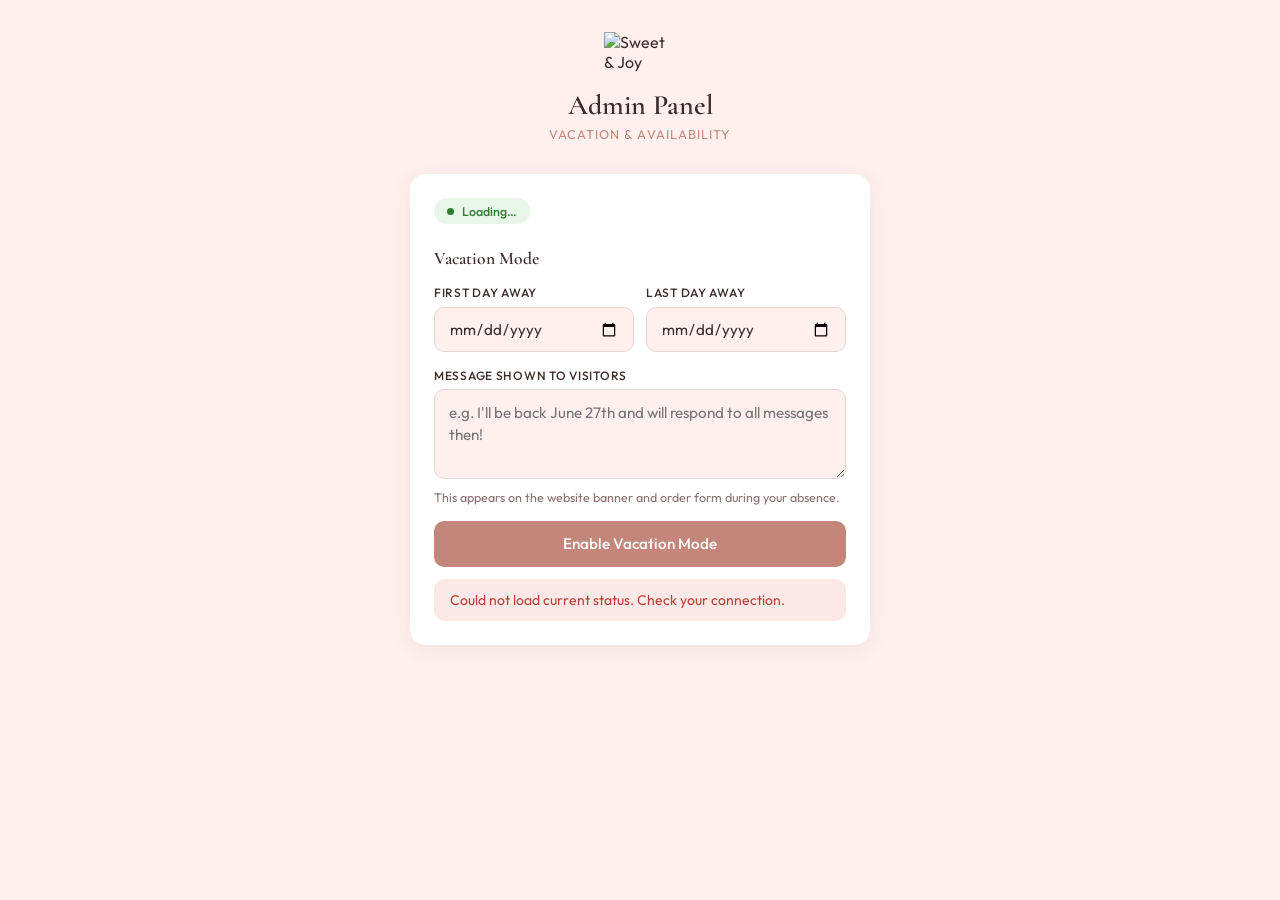
==== admin.html @ 5626e702 "Add vacation mode admin portal with Cloudflare Access auth - /admin page for Vanessa to set vacation" ====
<!DOCTYPE html>
<html lang="en">
<head>
  <meta charset="UTF-8" />
  <meta name="viewport" content="width=device-width, initial-scale=1.0" />
  <title>Admin — Sweet &amp; Joy</title>
  <meta name="robots" content="noindex, nofollow" />
  <link rel="preconnect" href="https://fonts.googleapis.com" />
  <link href="https://fonts.googleapis.com/css2?family=Cormorant+Garamond:wght@400;600&family=Outfit:wght@300;400;500;600&display=swap" rel="stylesheet" />
  <style>
    :root {
      --bg:      #FFF0EE;
      --primary: #C4867A;
      --accent:  #3D2B2B;
      --white:   #FFFFFF;
      --border:  #e8d5d2;
    }
    *, *::before, *::after { box-sizing: border-box; margin: 0; padding: 0; }
    body {
      background: var(--bg);
      font-family: 'Outfit', sans-serif;
      color: var(--accent);
      min-height: 100vh;
      display: flex;
      flex-direction: column;
      align-items: center;
      padding: 2rem 1rem 4rem;
    }
    .logo { width: 72px; margin-bottom: 1rem; }
    h1 { font-family: 'Cormorant Garamond', serif; font-size: 1.75rem; font-weight: 600; }
    .subtitle { font-size: 0.8rem; color: var(--primary); letter-spacing: 0.08em; text-transform: uppercase; margin-top: 0.25rem; margin-bottom: 2rem; }

    .card {
      background: var(--white);
      border-radius: 16px;
      padding: 1.5rem;
      width: 100%;
      max-width: 460px;
      box-shadow: 0 4px 24px rgba(61,43,43,0.07);
    }

    .status-badge {
      display: inline-flex;
      align-items: center;
      gap: 0.5rem;
      padding: 0.35rem 0.8rem;
      border-radius: 999px;
      font-size: 0.78rem;
      font-weight: 500;
      margin-bottom: 1.5rem;
    }
    .status-badge.available { background: #e8f5e9; color: #2e7d32; }
    .status-badge.away      { background: #fce8e6; color: #b94037; }
    .status-dot { width: 7px; height: 7px; border-radius: 50%; flex-shrink: 0; }
    .status-badge.available .status-dot { background: #2e7d32; }
    .status-badge.away      .status-dot { background: #b94037; }

    .section-title {
      font-family: 'Cormorant Garamond', serif;
      font-size: 1.1rem;
      font-weight: 600;
      margin-bottom: 1rem;
    }

    label {
      display: block;
      font-size: 0.75rem;
      font-weight: 500;
      text-transform: uppercase;
      letter-spacing: 0.06em;
      margin-bottom: 0.4rem;
      color: var(--accent);
    }
    input[type="date"], textarea {
      width: 100%;
      padding: 0.7rem 0.9rem;
      border: 1.5px solid var(--border);
      border-radius: 10px;
      font-family: 'Outfit', sans-serif;
      font-size: 0.95rem;
      color: var(--accent);
      background: var(--bg);
      margin-bottom: 1rem;
      outline: none;
      transition: border-color 0.2s;
      -webkit-appearance: none;
    }
    input[type="date"]:focus, textarea:focus { border-color: var(--primary); }
    textarea { min-height: 90px; resize: vertical; line-height: 1.5; }

    .date-row { display: grid; grid-template-columns: 1fr 1fr; gap: 0.75rem; margin-bottom: 0; }
    .date-row input[type="date"] { margin-bottom: 0; }
    .date-row > div { display: flex; flex-direction: column; }
    .date-row > div label { margin-bottom: 0.4rem; }
    .date-row-wrap { margin-bottom: 1rem; }

    .divider { border: none; border-top: 1px solid var(--border); margin: 1.25rem 0; }

    .btn {
      display: block;
      width: 100%;
      padding: 0.85rem 1rem;
      border: none;
      border-radius: 10px;
      font-family: 'Outfit', sans-serif;
      font-size: 0.95rem;
      font-weight: 500;
      cursor: pointer;
      transition: background 0.2s, opacity 0.2s;
      text-align: center;
    }
    .btn:disabled { opacity: 0.55; cursor: not-allowed; }
    .btn-primary { background: var(--primary); color: var(--white); }
    .btn-primary:not(:disabled):hover { background: #b37568; }
    .btn-outline {
      background: transparent;
      color: var(--primary);
      border: 1.5px solid var(--primary);
      margin-top: 0.6rem;
    }
    .btn-outline:not(:disabled):hover { background: #fce8e6; }

    .toast {
      display: none;
      padding: 0.75rem 1rem;
      border-radius: 10px;
      font-size: 0.875rem;
      margin-top: 0.75rem;
    }
    .toast.success { background: #e8f5e9; color: #2e7d32; display: block; }
    .toast.error   { background: #fce8e6; color: #b94037; display: block; }

    .helper { font-size: 0.78rem; color: #8a7070; margin-top: -0.6rem; margin-bottom: 1rem; }
  </style>
</head>
<body>

<img src="/assets/images/logo.png" alt="Sweet &amp; Joy" class="logo" />
<h1>Admin Panel</h1>
<p class="subtitle">Vacation &amp; Availability</p>

<div class="card">
  <div id="statusBadge" class="status-badge available">
    <span class="status-dot"></span>
    <span id="statusText">Loading…</span>
  </div>

  <p class="section-title">Vacation Mode</p>

  <div class="date-row-wrap">
    <div class="date-row">
      <div>
        <label for="startDate">First day away</label>
        <input type="date" id="startDate" />
      </div>
      <div>
        <label for="endDate">Last day away</label>
        <input type="date" id="endDate" />
      </div>
    </div>
  </div>

  <label for="awayMsg">Message shown to visitors</label>
  <textarea id="awayMsg" placeholder="e.g. I'll be back June 27th and will respond to all messages then!"></textarea>
  <p class="helper">This appears on the website banner and order form during your absence.</p>

  <button class="btn btn-primary" id="saveBtn" onclick="saveVacation()">Enable Vacation Mode</button>
  <button class="btn btn-outline" id="disableBtn" onclick="disableVacation()" style="display:none">Disable Vacation Mode</button>

  <div class="toast" id="toast"></div>
</div>

<script>
  let isActive = false;

  async function load() {
    try {
      const res = await fetch('/api/vacation');
      const data = await res.json();
      isActive = !!data.vacationMode;
      renderStatus(data);
    } catch {
      showToast('Could not load current status. Check your connection.', 'error');
    }
  }

  function renderStatus(data) {
    const badge  = document.getElementById('statusBadge');
    const text   = document.getElementById('statusText');
    const saveBtn    = document.getElementById('saveBtn');
    const disableBtn = document.getElementById('disableBtn');

    if (data.vacationMode) {
      badge.className = 'status-badge away';
      const end = fmt(data.endDate);
      text.textContent = `Away — back ${end}`;
      document.getElementById('startDate').value = data.startDate || '';
      document.getElementById('endDate').value   = data.endDate   || '';
      document.getElementById('awayMsg').value   = data.message   || '';
      saveBtn.textContent = 'Update Dates';
      disableBtn.style.display = 'block';
    } else {
      badge.className = 'status-badge available';
      text.textContent = 'Available — taking orders';
      saveBtn.textContent = 'Enable Vacation Mode';
      disableBtn.style.display = 'none';
    }
  }

  async function saveVacation() {
    const start = document.getElementById('startDate').value;
    const end   = document.getElementById('endDate').value;
    const msg   = document.getElementById('awayMsg').value.trim();

    if (!start || !end) return showToast('Please select both start and end dates.', 'error');
    if (end < start)    return showToast('End date must be after start date.', 'error');
    if (!msg)           return showToast('Please add a message for visitors.', 'error');

    setLoading('saveBtn', true, 'Saving…');
    try {
      const res = await fetch('/api/admin/vacation', {
        method: 'POST',
        headers: { 'Content-Type': 'application/json' },
        body: JSON.stringify({ vacationMode: true, startDate: start, endDate: end, message: msg })
      });
      if (!res.ok) throw new Error();
      showToast(`Vacation mode ON. Site will show the away notice from ${fmt(start)} to ${fmt(end)}.`, 'success');
      await load();
    } catch {
      showToast('Something went wrong. Please try again.', 'error');
    } finally {
      setLoading('saveBtn', false, isActive ? 'Update Dates' : 'Enable Vacation Mode');
    }
  }

  async function disableVacation() {
    setLoading('disableBtn', true, 'Disabling…');
    try {
      const res = await fetch('/api/admin/vacation', {
        method: 'POST',
        headers: { 'Content-Type': 'application/json' },
        body: JSON.stringify({ vacationMode: false })
      });
      if (!res.ok) throw new Error();
      showToast('Vacation mode OFF. You\'re back to taking orders!', 'success');
      await load();
    } catch {
      showToast('Something went wrong. Please try again.', 'error');
    } finally {
      setLoading('disableBtn', false, 'Disable Vacation Mode');
    }
  }

  function fmt(dateStr) {
    if (!dateStr) return '';
    const d = new Date(dateStr + 'T00:00:00');
    return d.toLocaleDateString('en-US', { month: 'long', day: 'numeric' });
  }

  function setLoading(id, loading, label) {
    const btn = document.getElementById(id);
    btn.disabled = loading;
    btn.textContent = label;
  }

  function showToast(msg, type) {
    const el = document.getElementById('toast');
    el.textContent = msg;
    el.className = `toast ${type}`;
    clearTimeout(el._t);
    el._t = setTimeout(() => { el.className = 'toast'; }, 6000);
  }

  load();
</script>
</body>
</html>
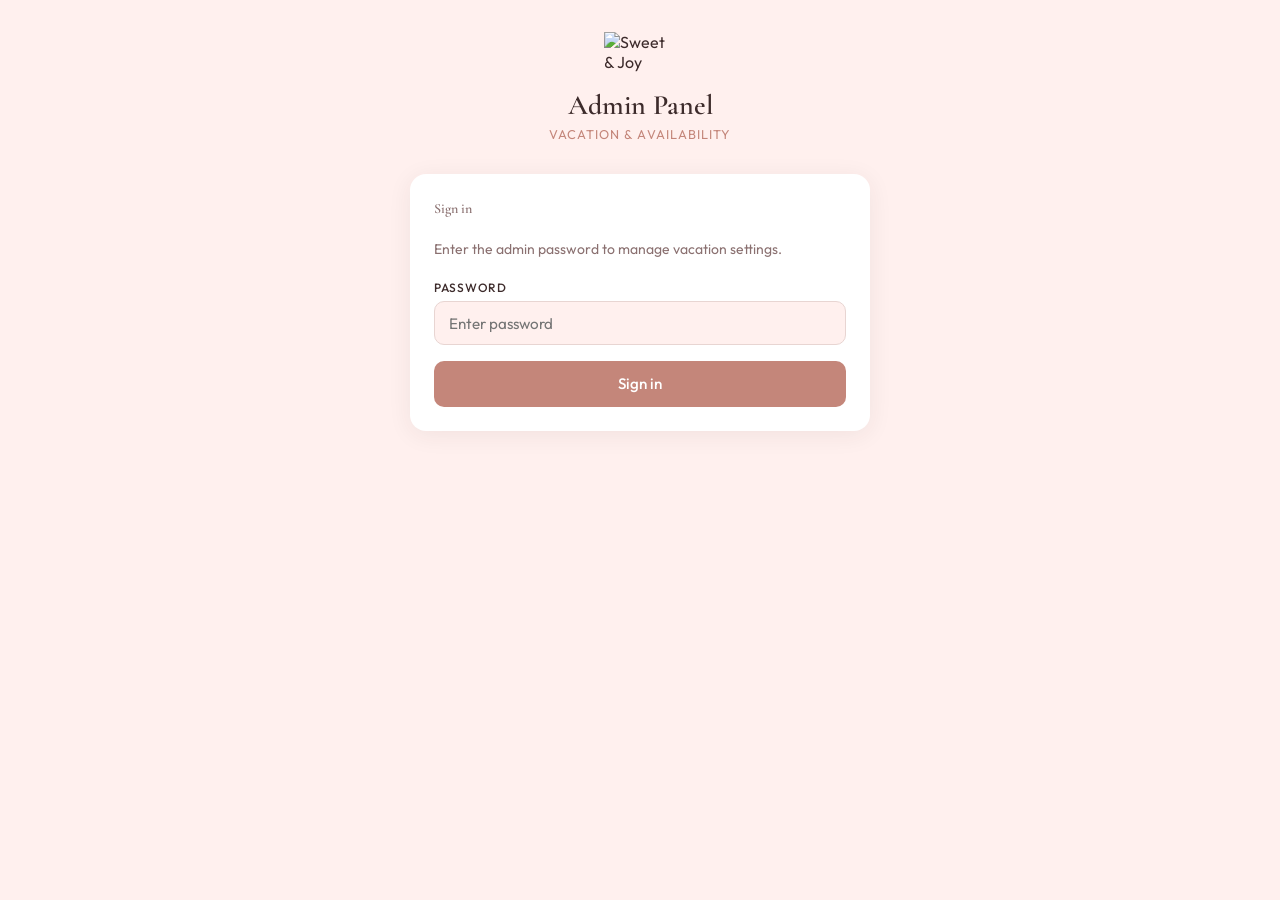
==== commit 532fd1db: "Switch admin auth to password-based sessions (Cloudflare Access failed) - /api/admin/login: POST pas" ====
--- a/admin.html
+++ b/admin.html
@@ -39,6 +39,16 @@
       box-shadow: 0 4px 24px rgba(61,43,43,0.07);
     }
 
+    /* ---- LOGIN STATE ---- */
+    #loginView { display: flex; flex-direction: column; gap: 0; }
+    #loginView p {
+      font-size: 0.875rem;
+      color: #8a7070;
+      margin-bottom: 1.25rem;
+      line-height: 1.5;
+    }
+
+    /* ---- ADMIN STATE ---- */
     .status-badge {
       display: inline-flex;
       align-items: center;
@@ -62,6 +72,7 @@
       margin-bottom: 1rem;
     }
 
+    /* ---- SHARED FORM ELEMENTS ---- */
     label {
       display: block;
       font-size: 0.75rem;
@@ -71,7 +82,9 @@
       margin-bottom: 0.4rem;
       color: var(--accent);
     }
-    input[type="date"], textarea {
+    input[type="date"],
+    input[type="password"],
+    textarea {
       width: 100%;
       padding: 0.7rem 0.9rem;
       border: 1.5px solid var(--border);
@@ -85,7 +98,9 @@
       transition: border-color 0.2s;
       -webkit-appearance: none;
     }
-    input[type="date"]:focus, textarea:focus { border-color: var(--primary); }
+    input[type="date"]:focus,
+    input[type="password"]:focus,
+    textarea:focus { border-color: var(--primary); }
     textarea { min-height: 90px; resize: vertical; line-height: 1.5; }
 
     .date-row { display: grid; grid-template-columns: 1fr 1fr; gap: 0.75rem; margin-bottom: 0; }
@@ -93,8 +108,6 @@
     .date-row > div { display: flex; flex-direction: column; }
     .date-row > div label { margin-bottom: 0.4rem; }
     .date-row-wrap { margin-bottom: 1rem; }
-
-    .divider { border: none; border-top: 1px solid var(--border); margin: 1.25rem 0; }
 
     .btn {
       display: block;
@@ -119,6 +132,15 @@
       margin-top: 0.6rem;
     }
     .btn-outline:not(:disabled):hover { background: #fce8e6; }
+    .btn-ghost {
+      background: transparent;
+      color: #a08080;
+      font-size: 0.8rem;
+      padding: 0.5rem;
+      margin-top: 0.5rem;
+      border: none;
+    }
+    .btn-ghost:hover { color: var(--primary); }
 
     .toast {
       display: none;
@@ -131,6 +153,8 @@
     .toast.error   { background: #fce8e6; color: #b94037; display: block; }
 
     .helper { font-size: 0.78rem; color: #8a7070; margin-top: -0.6rem; margin-bottom: 1rem; }
+    .header-row { display: flex; align-items: center; justify-content: space-between; margin-bottom: 1.5rem; }
+    .header-row .status-badge { margin-bottom: 0; }
   </style>
 </head>
 <body>
@@ -139,10 +163,24 @@
 <h1>Admin Panel</h1>
 <p class="subtitle">Vacation &amp; Availability</p>
 
-<div class="card">
-  <div id="statusBadge" class="status-badge available">
-    <span class="status-dot"></span>
-    <span id="statusText">Loading…</span>
+<!-- LOGIN VIEW -->
+<div class="card" id="loginView">
+  <p class="section-title">Sign in</p>
+  <p>Enter the admin password to manage vacation settings.</p>
+  <label for="passwordInput">Password</label>
+  <input type="password" id="passwordInput" placeholder="Enter password" autocomplete="current-password" />
+  <button class="btn btn-primary" id="loginBtn" onclick="login()">Sign in</button>
+  <div class="toast" id="loginToast"></div>
+</div>
+
+<!-- ADMIN VIEW -->
+<div class="card" id="adminView" style="display:none">
+  <div class="header-row">
+    <div id="statusBadge" class="status-badge available">
+      <span class="status-dot"></span>
+      <span id="statusText">Loading…</span>
+    </div>
+    <button class="btn-ghost btn" onclick="logout()">Sign out</button>
   </div>
 
   <p class="section-title">Vacation Mode</p>
@@ -167,33 +205,88 @@
   <button class="btn btn-primary" id="saveBtn" onclick="saveVacation()">Enable Vacation Mode</button>
   <button class="btn btn-outline" id="disableBtn" onclick="disableVacation()" style="display:none">Disable Vacation Mode</button>
 
-  <div class="toast" id="toast"></div>
+  <div class="toast" id="adminToast"></div>
 </div>
 
 <script>
+  const TOKEN_KEY = 'sj.admin.token';
   let isActive = false;
 
-  async function load() {
+  // ---- AUTH ----
+
+  function getToken() {
+    return localStorage.getItem(TOKEN_KEY);
+  }
+
+  function showLogin() {
+    document.getElementById('loginView').style.display = 'block';
+    document.getElementById('adminView').style.display = 'none';
+  }
+
+  function showAdmin() {
+    document.getElementById('loginView').style.display = 'none';
+    document.getElementById('adminView').style.display = 'block';
+  }
+
+  async function login() {
+    const password = document.getElementById('passwordInput').value;
+    if (!password) return;
+
+    setLoading('loginBtn', true, 'Signing in…');
+    try {
+      const res = await fetch('/api/admin/login', {
+        method: 'POST',
+        headers: { 'Content-Type': 'application/json' },
+        body: JSON.stringify({ password })
+      });
+      const data = await res.json();
+      if (!res.ok) {
+        showToast('loginToast', data.error || 'Invalid password.', 'error');
+        return;
+      }
+      localStorage.setItem(TOKEN_KEY, data.token);
+      document.getElementById('passwordInput').value = '';
+      showAdmin();
+      loadStatus();
+    } catch {
+      showToast('loginToast', 'Could not connect. Please try again.', 'error');
+    } finally {
+      setLoading('loginBtn', false, 'Sign in');
+    }
+  }
+
+  function logout() {
+    localStorage.removeItem(TOKEN_KEY);
+    showLogin();
+  }
+
+  // Allow Enter key on password field
+  document.getElementById('passwordInput').addEventListener('keydown', e => {
+    if (e.key === 'Enter') login();
+  });
+
+  // ---- VACATION STATUS ----
+
+  async function loadStatus() {
     try {
       const res = await fetch('/api/vacation');
       const data = await res.json();
       isActive = !!data.vacationMode;
       renderStatus(data);
     } catch {
-      showToast('Could not load current status. Check your connection.', 'error');
+      showToast('adminToast', 'Could not load current status.', 'error');
     }
   }
 
   function renderStatus(data) {
-    const badge  = document.getElementById('statusBadge');
-    const text   = document.getElementById('statusText');
+    const badge      = document.getElementById('statusBadge');
+    const text       = document.getElementById('statusText');
     const saveBtn    = document.getElementById('saveBtn');
     const disableBtn = document.getElementById('disableBtn');
 
     if (data.vacationMode) {
       badge.className = 'status-badge away';
-      const end = fmt(data.endDate);
-      text.textContent = `Away — back ${end}`;
+      text.textContent = `Away — back ${fmt(data.endDate)}`;
       document.getElementById('startDate').value = data.startDate || '';
       document.getElementById('endDate').value   = data.endDate   || '';
       document.getElementById('awayMsg').value   = data.message   || '';
@@ -212,66 +305,86 @@
     const end   = document.getElementById('endDate').value;
     const msg   = document.getElementById('awayMsg').value.trim();
 
-    if (!start || !end) return showToast('Please select both start and end dates.', 'error');
-    if (end < start)    return showToast('End date must be after start date.', 'error');
-    if (!msg)           return showToast('Please add a message for visitors.', 'error');
+    if (!start || !end) return showToast('adminToast', 'Please select both start and end dates.', 'error');
+    if (end < start)    return showToast('adminToast', 'End date must be after start date.', 'error');
+    if (!msg)           return showToast('adminToast', 'Please add a message for visitors.', 'error');
 
     setLoading('saveBtn', true, 'Saving…');
+    try {
+      const ok = await postVacation({ vacationMode: true, startDate: start, endDate: end, message: msg });
+      if (!ok) return;
+      showToast('adminToast', `Vacation mode ON — site shows away notice from ${fmt(start)} to ${fmt(end)}.`, 'success');
+      await loadStatus();
+    } finally {
+      setLoading('saveBtn', false, isActive ? 'Update Dates' : 'Enable Vacation Mode');
+    }
+  }
+
+  async function disableVacation() {
+    setLoading('disableBtn', true, 'Disabling…');
+    try {
+      const ok = await postVacation({ vacationMode: false });
+      if (!ok) return;
+      showToast('adminToast', "Vacation mode OFF. You're back to taking orders!", 'success');
+      await loadStatus();
+    } finally {
+      setLoading('disableBtn', false, 'Disable Vacation Mode');
+    }
+  }
+
+  async function postVacation(body) {
     try {
       const res = await fetch('/api/admin/vacation', {
         method: 'POST',
-        headers: { 'Content-Type': 'application/json' },
-        body: JSON.stringify({ vacationMode: true, startDate: start, endDate: end, message: msg })
+        headers: {
+          'Content-Type': 'application/json',
+          'Authorization': `Bearer ${getToken()}`
+        },
+        body: JSON.stringify(body)
       });
+      if (res.status === 401) {
+        logout();
+        return false;
+      }
       if (!res.ok) throw new Error();
-      showToast(`Vacation mode ON. Site will show the away notice from ${fmt(start)} to ${fmt(end)}.`, 'success');
-      await load();
+      return true;
     } catch {
-      showToast('Something went wrong. Please try again.', 'error');
-    } finally {
-      setLoading('saveBtn', false, isActive ? 'Update Dates' : 'Enable Vacation Mode');
-    }
-  }
-
-  async function disableVacation() {
-    setLoading('disableBtn', true, 'Disabling…');
-    try {
-      const res = await fetch('/api/admin/vacation', {
-        method: 'POST',
-        headers: { 'Content-Type': 'application/json' },
-        body: JSON.stringify({ vacationMode: false })
-      });
-      if (!res.ok) throw new Error();
-      showToast('Vacation mode OFF. You\'re back to taking orders!', 'success');
-      await load();
-    } catch {
-      showToast('Something went wrong. Please try again.', 'error');
-    } finally {
-      setLoading('disableBtn', false, 'Disable Vacation Mode');
-    }
-  }
+      showToast('adminToast', 'Something went wrong. Please try again.', 'error');
+      return false;
+    }
+  }
+
+  // ---- UTILS ----
 
   function fmt(dateStr) {
     if (!dateStr) return '';
-    const d = new Date(dateStr + 'T00:00:00');
-    return d.toLocaleDateString('en-US', { month: 'long', day: 'numeric' });
+    return new Date(dateStr + 'T00:00:00').toLocaleDateString('en-US', { month: 'long', day: 'numeric' });
   }
 
   function setLoading(id, loading, label) {
     const btn = document.getElementById(id);
+    if (!btn) return;
     btn.disabled = loading;
     btn.textContent = label;
   }
 
-  function showToast(msg, type) {
-    const el = document.getElementById('toast');
+  function showToast(id, msg, type) {
+    const el = document.getElementById(id);
+    if (!el) return;
     el.textContent = msg;
     el.className = `toast ${type}`;
     clearTimeout(el._t);
     el._t = setTimeout(() => { el.className = 'toast'; }, 6000);
   }
 
-  load();
+  // ---- INIT ----
+
+  if (getToken()) {
+    showAdmin();
+    loadStatus();
+  } else {
+    showLogin();
+  }
 </script>
 </body>
 </html>
